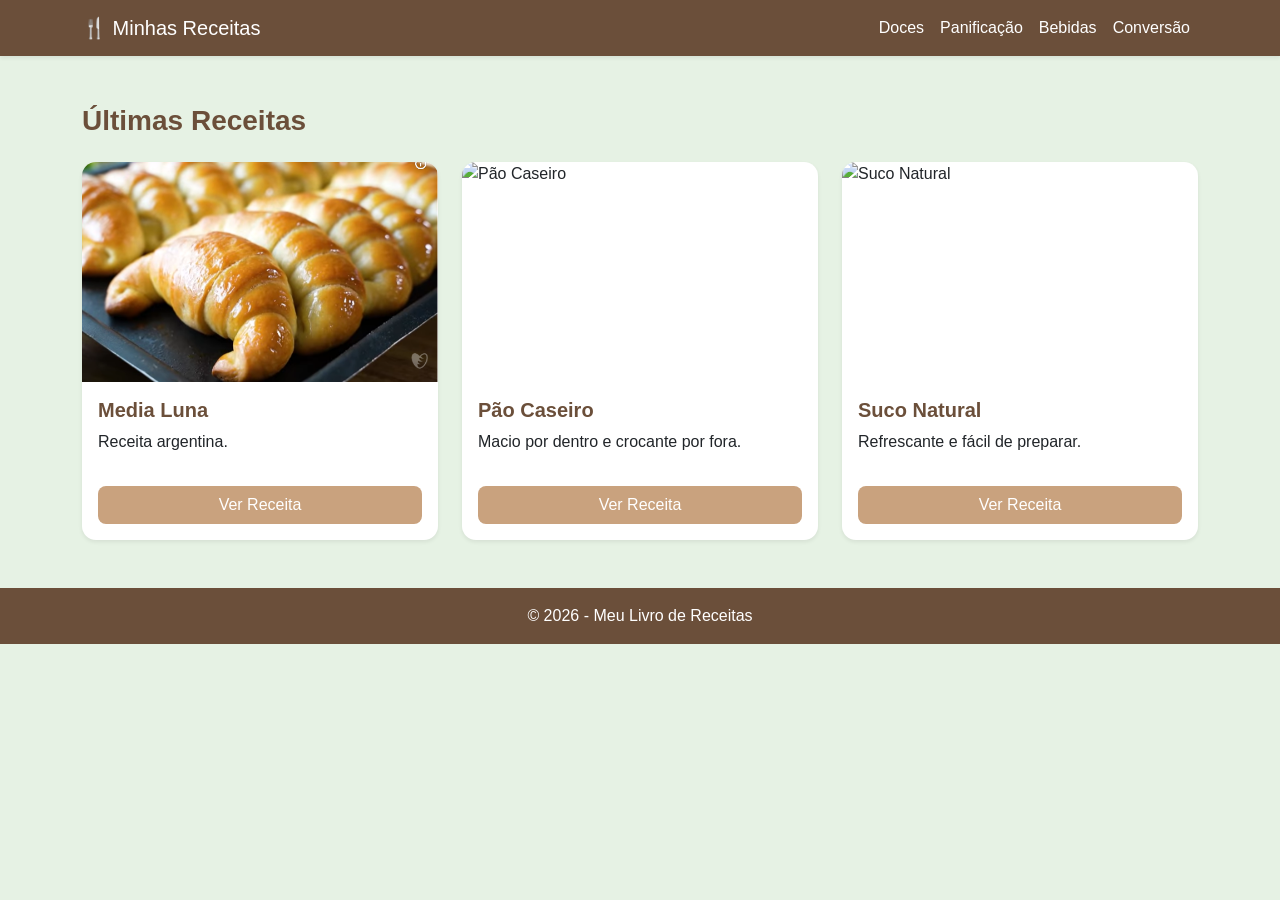
==== index.html @ a013ad24 "feat: inicio de site com index, css, js e paginas menu" ====
<!DOCTYPE html>
<html lang="pt-br">
<head>
    <meta charset="UTF-8">
    <meta name="viewport" content="width=device-width, initial-scale=1">
    <title>Minhas Receitas</title>
    <link href="https://cdn.jsdelivr.net/npm/bootstrap@5.3.2/dist/css/bootstrap.min.css" rel="stylesheet">
    <link rel="stylesheet" href="css/style.css">
</head>
<body>

    <div id="nav-placeholder"></div>

    <div class="container mt-5">
        <h3 class="section-title mb-4">Últimas Receitas</h3>
        
        <div class="row g-4">
            
            <div class="col-md-6 col-lg-4">
                <div class="card shadow-sm">
                    <img src="images/medialuna.PNG" alt="Media Luna">
                    <div class="card-body">
                        <h5 class="card-title">Media Luna</h5>
                        <p class="card-text">Receita argentina.</p>
                        <a href="receita.html?id=media-luna" class="btn btn-custom mt-3">Ver Receita</a>
                    </div>
                </div>
            </div>

            <div class="col-md-6 col-lg-4">
                <div class="card shadow-sm">
                    <img src="https://images.unsplash.com/photo-1600891964599-f61ba0e24092" alt="Pão Caseiro">
                    <div class="card-body">
                        <h5 class="card-title">Pão Caseiro</h5>
                        <p class="card-text">Macio por dentro e crocante por fora.</p>
                        <a href="receita.html?id=pao-caseiro" class="btn btn-custom mt-3">Ver Receita</a>
                    </div>
                </div>
            </div>

            <div class="col-md-6 col-lg-4">
                <div class="card shadow-sm">
                    <img src="https://images.unsplash.com/photo-1551024601-bec78aea704b" alt="Suco Natural">
                    <div class="card-body">
                        <h5 class="card-title">Suco Natural</h5>
                        <p class="card-text">Refrescante e fácil de preparar.</p>
                        <a href="receita.html?id=suco-natural" class="btn btn-custom mt-3">Ver Receita</a>
                    </div>
                </div>
            </div>

        </div>
    </div>

    <div id="footer-placeholder"></div>

    <script src="https://cdn.jsdelivr.net/npm/bootstrap@5.3.2/dist/js/bootstrap.bundle.min.js"></script>
    <script src="js/components.js"></script> 
</body>
</html>
---- css/style.css ----
:root {
    --verde-claro: #e6f2e4;
    --verde-medio: #7fa67f;
    --marrom-claro: #c9a27e;
    --marrom-escuro: #6b4f3a;
}

body {
    background-color: var(--verde-claro);
    font-family: 'Segoe UI', sans-serif;
    display: flex;
    flex-direction: column;
    min-height: 100vh; 
}

.navbar {
    background-color: var(--marrom-escuro) !important;
}

.navbar-brand,
.nav-link {
    color: white !important;
    font-weight: 500;
}

.nav-link:hover {
    color: var(--verde-claro) !important;
}

.section-title {
    color: var(--marrom-escuro);
    font-weight: 600;
}

.card {
    border: none;
    border-radius: 14px;
    overflow: hidden;
    height: 100%;
}

.card img {
    height: 220px;
    object-fit: cover;
}

.card-body {
    display: flex;
    flex-direction: column;
    justify-content: space-between;
}

.card-title {
    color: var(--marrom-escuro);
    font-weight: 600;
}

.card-horizontal img {
    height: 100%;
    min-height: 200px;
    object-fit: cover;
}

.btn-custom {
    background-color: var(--marrom-claro);
    color: white;
    border-radius: 8px;
    transition: 0.3s;
}

.btn-custom:hover {
    background-color: var(--marrom-escuro);
    color: white;
}

.sidebar {
    background-color: white;
    padding: 25px;
    border-radius: 14px;
}

.footer {
    background-color: var(--marrom-escuro);
    color: white;
    margin-top: auto; 
}

.info-receita {
    color: var(--marrom-escuro);
}

.caixa-dica {
    background-color: var(--verde-medio);
    color: white;
    border-radius: 12px;
}

.caixa-dica h5 {
    font-weight: bold;
}

.list-group-item {
    color: #4a4a4a;
}
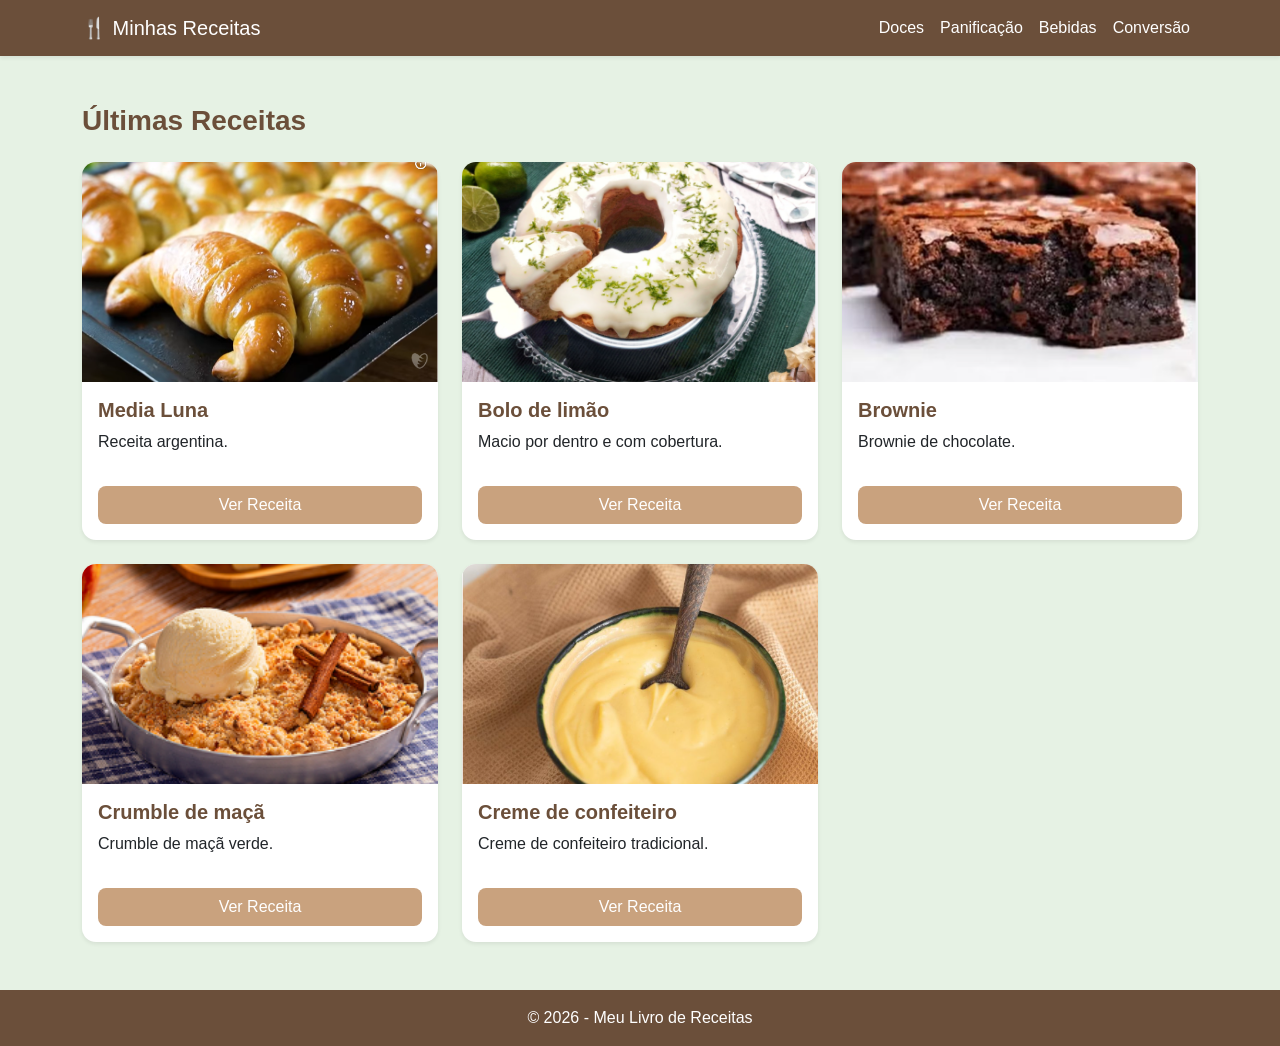
==== commit e9a46c88: "feat: preenchendo receitas no banco" ====
--- a/index.html
+++ b/index.html
@@ -29,22 +29,44 @@
 
             <div class="col-md-6 col-lg-4">
                 <div class="card shadow-sm">
-                    <img src="https://images.unsplash.com/photo-1600891964599-f61ba0e24092" alt="Pão Caseiro">
+                    <img src="images/bolo-limao.PNG" alt="Bolo de limão">
                     <div class="card-body">
-                        <h5 class="card-title">Pão Caseiro</h5>
-                        <p class="card-text">Macio por dentro e crocante por fora.</p>
-                        <a href="receita.html?id=pao-caseiro" class="btn btn-custom mt-3">Ver Receita</a>
+                        <h5 class="card-title">Bolo de limão</h5>
+                        <p class="card-text">Macio por dentro e com cobertura.</p>
+                        <a href="receita.html?id=bolo-limao" class="btn btn-custom mt-3">Ver Receita</a>
                     </div>
                 </div>
             </div>
 
             <div class="col-md-6 col-lg-4">
                 <div class="card shadow-sm">
-                    <img src="https://images.unsplash.com/photo-1551024601-bec78aea704b" alt="Suco Natural">
+                    <img src="images/brownie.PNG" alt="Brownie">
                     <div class="card-body">
-                        <h5 class="card-title">Suco Natural</h5>
-                        <p class="card-text">Refrescante e fácil de preparar.</p>
-                        <a href="receita.html?id=suco-natural" class="btn btn-custom mt-3">Ver Receita</a>
+                        <h5 class="card-title">Brownie</h5>
+                        <p class="card-text">Brownie de chocolate.</p>
+                        <a href="receita.html?id=brownie" class="btn btn-custom mt-3">Ver Receita</a>
+                    </div>
+                </div>
+            </div>
+
+            <div class="col-md-6 col-lg-4">
+                <div class="card shadow-sm">
+                    <img src="images/crumble.PNG" alt="Crumble de maçã">
+                    <div class="card-body">
+                        <h5 class="card-title">Crumble de maçã</h5>
+                        <p class="card-text">Crumble de maçã verde.</p>
+                        <a href="receita.html?id=crumble" class="btn btn-custom mt-3">Ver Receita</a>
+                    </div>
+                </div>
+            </div>
+
+            <div class="col-md-6 col-lg-4">
+                <div class="card shadow-sm">
+                    <img src="images/creme-confeiteiro.PNG" alt="Creme de confeiteiro">
+                    <div class="card-body">
+                        <h5 class="card-title">Creme de confeiteiro</h5>
+                        <p class="card-text">Creme de confeiteiro tradicional.</p>
+                        <a href="receita.html?id=creme-confeiteiro" class="btn btn-custom mt-3">Ver Receita</a>
                     </div>
                 </div>
             </div>
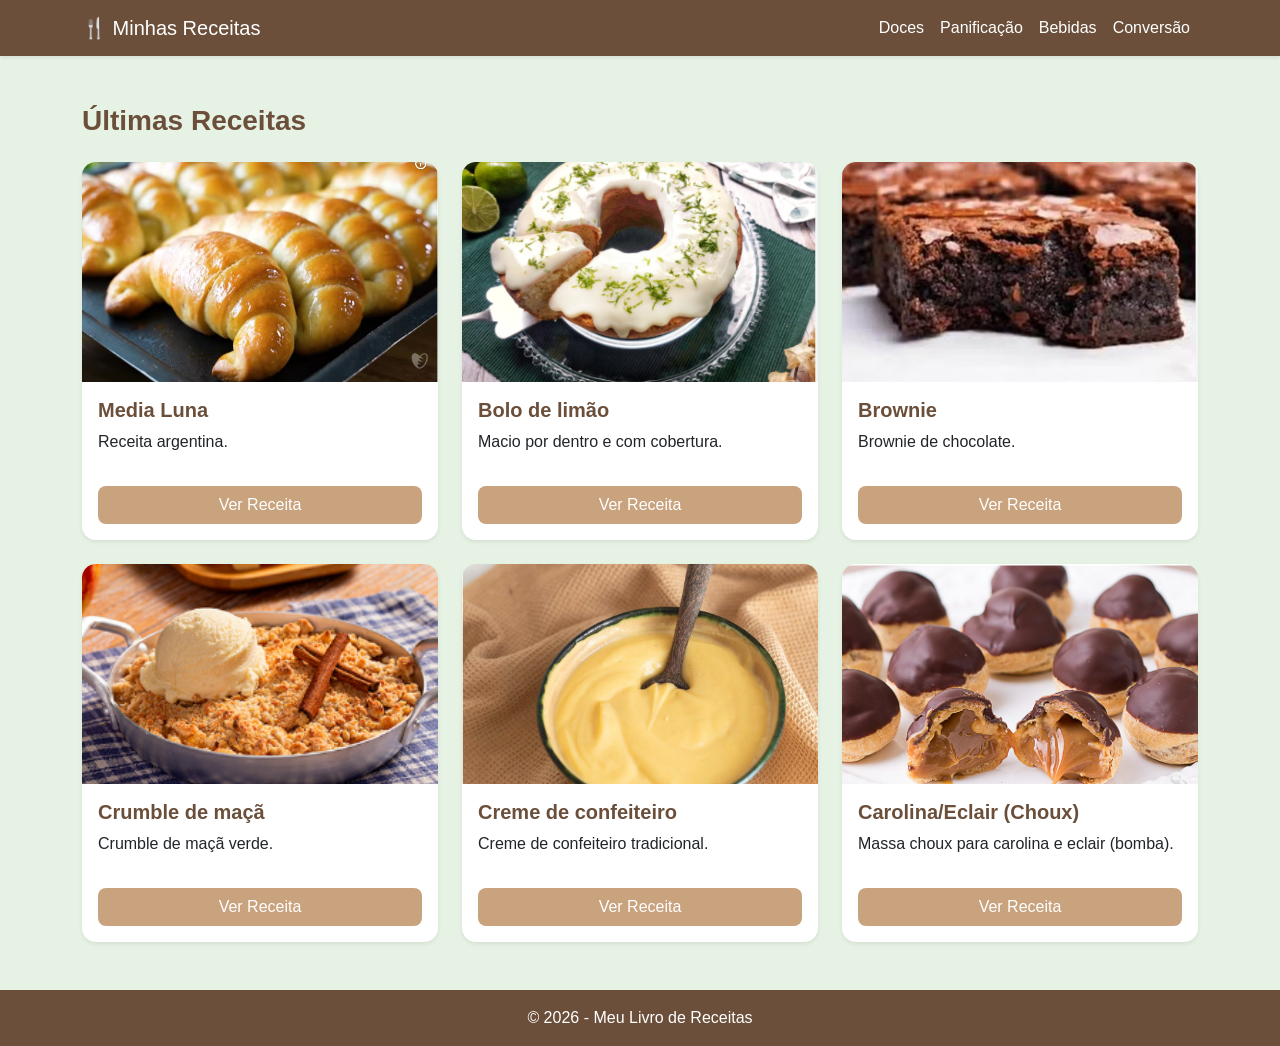
==== commit e7ae5606: "refactor: página de conversão atualizada" ====
--- a/index.html
+++ b/index.html
@@ -71,6 +71,17 @@
                 </div>
             </div>
 
+            <div class="col-md-6 col-lg-4">
+                <div class="card shadow-sm">
+                    <img src="images/choux.PNG" alt="Choux">
+                    <div class="card-body">
+                        <h5 class="card-title">Carolina/Eclair (Choux)</h5>
+                        <p class="card-text">Massa choux para carolina e eclair (bomba).</p>
+                        <a href="receita.html?id=choux" class="btn btn-custom mt-3">Ver Receita</a>
+                    </div>
+                </div>
+            </div>
+
         </div>
     </div>
 
